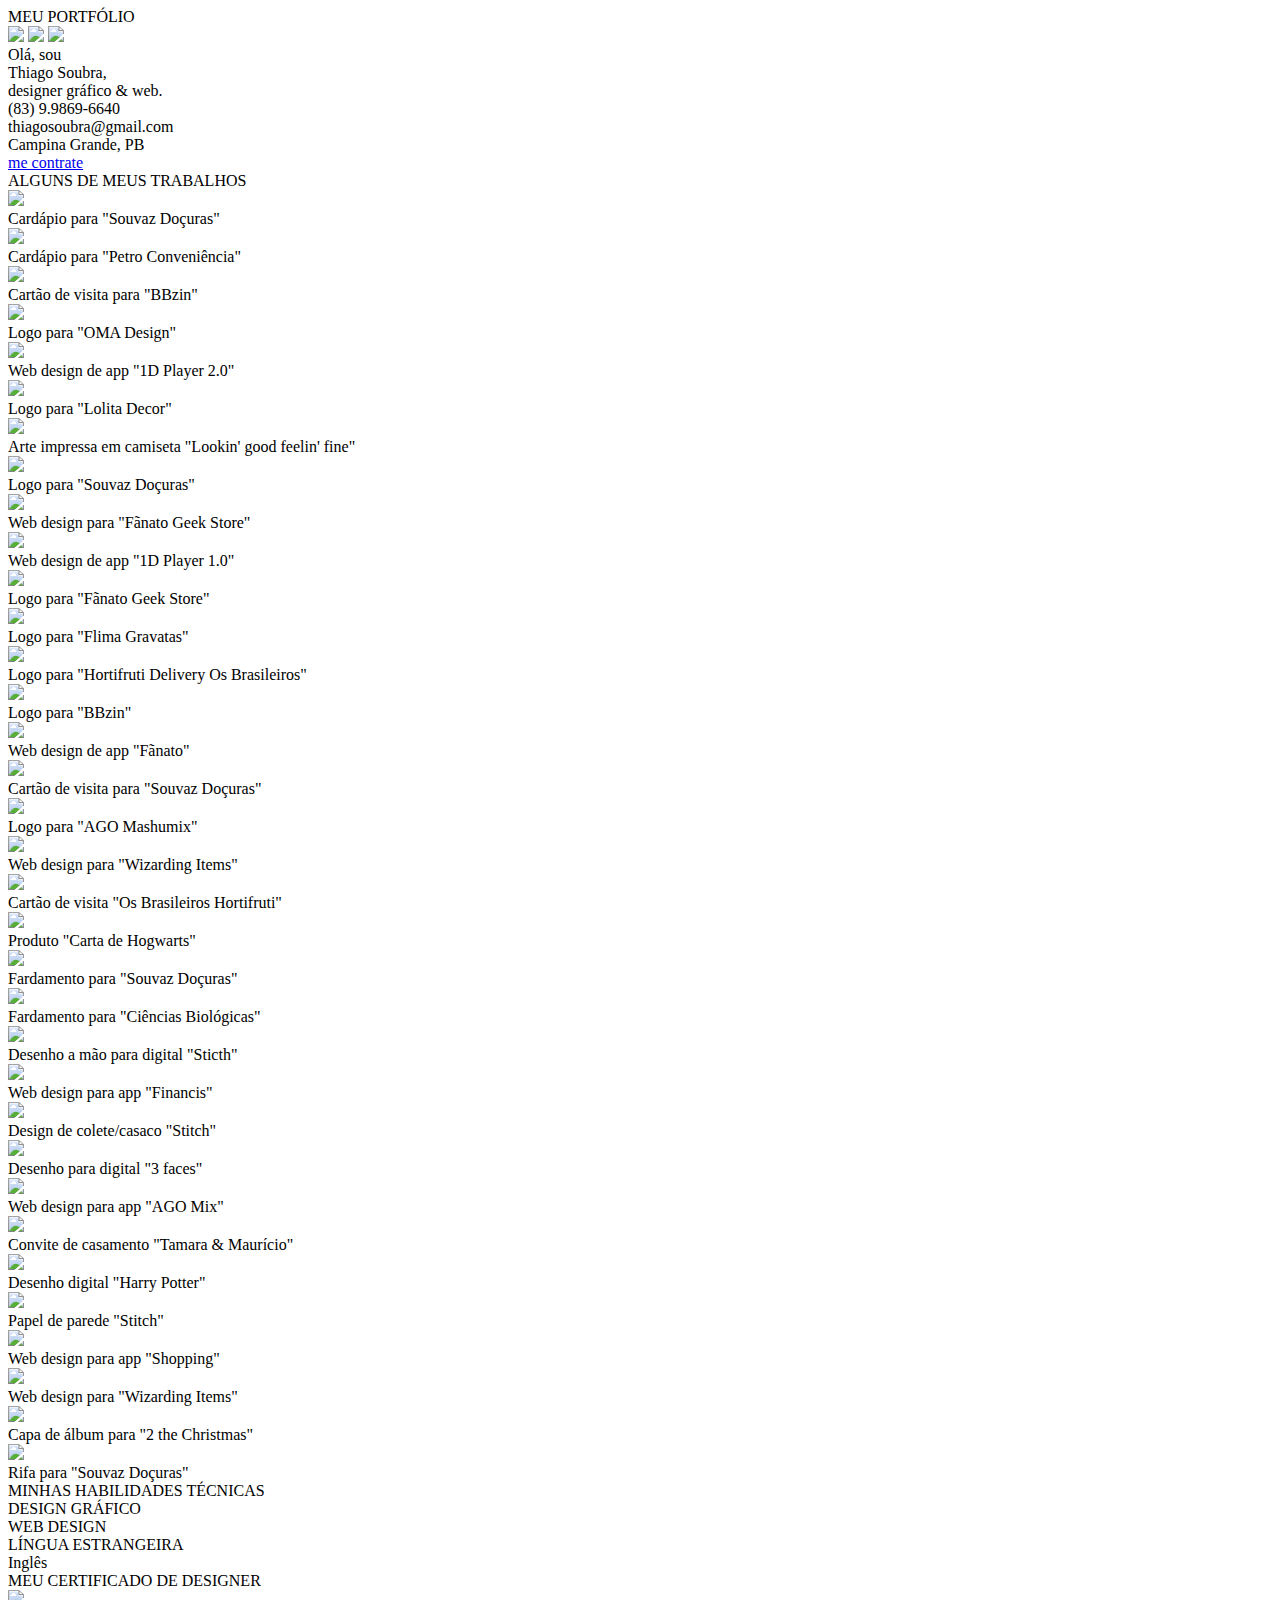
==== index.html @ 4c10986b "Add files via upload" ====
<!DOCTYPE html>
<html lang="pt-br">
<head>
<title>Thiago Soubra | Designer Gráfico & Web - PORTFÓLIO</title>
<meta charset="UTF-8">
<meta name="viewport" content="width=device-width, initial-scale=1">
<link rel="stylesheet" href="styles/fonts.css">
<link rel="stylesheet" href="styles/mobile.css" media="all and (max-width: 1000px)" />
<link rel="stylesheet" href="styles/style.css" media="all and (min-width: 1000px)" >
</head>
<body>
<div id="content">

<section class="top">MEU PORTFÓLIO
	<div>
		<a href="en"><img class="en" src="images/en.png"></a>
		<img class="br" src="images/br.png" style="opacity: 1">
		<a href="sp"><img class="sp" src="images/sp.png"></a>
	</div>
</section>

<section class="left box">
	<div class="area">
		<div class="border"><div class="space"><div id="picture"></div></div></div>
		<div id="text">
			<div id="presentation">
				<div class="line top">Olá, sou</div>
				<div class="line middle">Thiago Soubra<span>,</span></div>
				<div class="line bottom">designer gráfico & web.</div>
			</div>
			<div id="contacts">
				<div class="phone"><span class="icon flaticon-phone-call"></span>(83) 9.9869-6640</div>
				<div class="mail"><span class="icon flaticon-email"></span>thiagosoubra@gmail.com</div>
				<div class="local"><span class="icon flaticon-black-placeholder-variant"></span>Campina Grande, PB</div>
			</div>
		</div>
		<a href="mailto:thiagosoubra@gmail"><div id="hire-me"><span class="flaticon-suitcase"></span>me contrate</div></a>
	</div>
</section>
	
<div class="title some-works">
	<div>ALGUNS DE MEUS TRABALHOS</div><i></i>
</div>
<section class="center box">
	<div class="container">
		<div data-gridify="3-columns">
			<div class="item"><img class="img-fluid" src="images/portfolio/1.png"><div>Cardápio para "Souvaz Doçuras"</div></div>
			<div class="item"><img class="img-fluid" src="images/portfolio/2.jpg"><div>Cardápio para "Petro Conveniência"</div></div>
			<div class="item"><img class="img-fluid" src="images/portfolio/3.png"><div>Cartão de visita para "BBzin"</div></div>
			<div class="item"><img class="img-fluid" src="images/portfolio/4.jpg"><div>Logo para "OMA Design"</div></div>
			<div class="item"><img class="img-fluid" src="images/portfolio/5.jpg"><div>Web design de app "1D Player 2.0"</div></div>
			<div class="item"><img class="img-fluid" src="images/portfolio/6.jpg"><div>Logo para "Lolita Decor"</div></div>
			<div class="item"><img class="img-fluid" src="images/portfolio/7.jpg"><div>Arte impressa em camiseta "Lookin' good feelin' fine"</div></div>
			<div class="item"><img class="img-fluid" src="images/portfolio/8.jpg"><div>Logo para "Souvaz Doçuras"</div></div>
			<div class="item"><img class="img-fluid" src="images/portfolio/9.jpg"><div>Web design para "Fãnato Geek Store"</div></div>
			<div class="item"><img class="img-fluid" src="images/portfolio/10.jpg"><div>Web design de app "1D Player 1.0"</div></div>
			<div class="item"><img class="img-fluid" src="images/portfolio/11.jpg"><div>Logo para "Fãnato Geek Store"</div></div>
			<div class="item"><img class="img-fluid" src="images/portfolio/12.jpg"><div>Logo para "Flima Gravatas"</div></div>
			<div class="item"><img class="img-fluid" src="images/portfolio/13.jpg"><div>Logo para "Hortifruti Delivery Os Brasileiros"</div></div>
			<div class="item"><img class="img-fluid" src="images/portfolio/14.jpg"><div>Logo para "BBzin"</div></div>
			<div class="item"><img class="img-fluid" src="images/portfolio/15.jpg"><div>Web design de app "Fãnato"</div></div>
			<div class="item"><img class="img-fluid" src="images/portfolio/16.jpg"><div>Cartão de visita para "Souvaz Doçuras"</div></div>
			<div class="item"><img class="img-fluid" src="images/portfolio/17.jpg"><div>Logo para "AGO Mashumix"</div></div>
			<div class="item"><img class="img-fluid" src="images/portfolio/18.jpg"><div>Web design para "Wizarding Items"</div></div>
			<div class="item"><img class="img-fluid" src="images/portfolio/19.jpg"><div>Cartão de visita "Os Brasileiros Hortifruti"</div></div>
			<div class="item"><img class="img-fluid" src="images/portfolio/20.jpg"><div>Produto "Carta de Hogwarts"</div></div>
			<div class="item"><img class="img-fluid" src="images/portfolio/21.jpg"><div>Fardamento para "Souvaz Doçuras"</div></div>
			<div class="item"><img class="img-fluid" src="images/portfolio/22.jpg"><div>Fardamento para "Ciências Biológicas"</div></div>
			<div class="item"><img class="img-fluid" src="images/portfolio/23.jpg"><div>Desenho a mão para digital "Sticth"</div></div>
			<div class="item"><img class="img-fluid" src="images/portfolio/24.jpg"><div>Web design para app "Financis"</div></div>
			<div class="item"><img class="img-fluid" src="images/portfolio/25.jpg"><div>Design de colete/casaco "Stitch"</div></div>
			<div class="item"><img class="img-fluid" src="images/portfolio/26.jpg"><div>Desenho para digital "3 faces"</div></div>
			<div class="item"><img class="img-fluid" src="images/portfolio/27.jpg"><div>Web design para app "AGO Mix"</div></div>
			<div class="item"><img class="img-fluid" src="images/portfolio/28.jpg"><div>Convite de casamento "Tamara & Maurício"</div></div>
			<div class="item"><img class="img-fluid" src="images/portfolio/29.jpg"><div>Desenho digital "Harry Potter"</div></div>
			<div class="item"><img class="img-fluid" src="images/portfolio/30.jpg"><div>Papel de parede "Stitch"</div></div>
			<div class="item"><img class="img-fluid" src="images/portfolio/31.jpg"><div>Web design para app "Shopping"</div></div>
			<div class="item"><img class="img-fluid" src="images/portfolio/32.jpg"><div>Web design para "Wizarding Items"</div></div>
			<div class="item"><img class="img-fluid" src="images/portfolio/33.jpg"><div>Capa de álbum para "2 the Christmas"</div></div>
			<div class="item"><img class="img-fluid" src="images/portfolio/34.jpg"><div>Rifa para "Souvaz Doçuras"</div></div>
		</div>
	</div>
</section>

<section class="right box">
	<div class="title skills">
		<div>MINHAS HABILIDADES TÉCNICAS</div><i></i>
	</div>
	<div class="top section">
		<div class="area">
			<div class="subtitle">DESIGN GRÁFICO</div>
			<div class="progress"><div class="bar" style="width:97%"></div></div>
			<div class="subtitle">WEB DESIGN</div>
			<div class="progress"><div class="bar" style="width:90%"></div></div>
			<div class="subtitle lang">LÍNGUA ESTRANGEIRA</div>
			<div id="lang">Inglês</div><div class="progress lang"><div class="bar" style="width:80%"></div></div>
		</div>
	</div>
	
	<div class="title certificate">
		<div>MEU CERTIFICADO DE DESIGNER</div><i></i>
	</div>
	<div class="bottom section"></div>
	<img class="certificate-zoom" src="images/certf.jpg">
	<div id="fade"></div>
	<div id="sign"></div>
</section>

</div>

<script type="text/javascript" src="scripts/gridify.min.js"></script>
<script type="text/javascript" src="scripts/jquery.min.js"></script>
<script type="text/javascript">
window.onload = function() {
	gridify.init();
};
$(".bottom.section").click(function(){
	$(".certificate-zoom").addClass("showed");
	$("#fade").show();
});
$("#fade").click(function(){
	$(".certificate-zoom").removeClass("showed");
	$("#fade").hide();
});
</script>
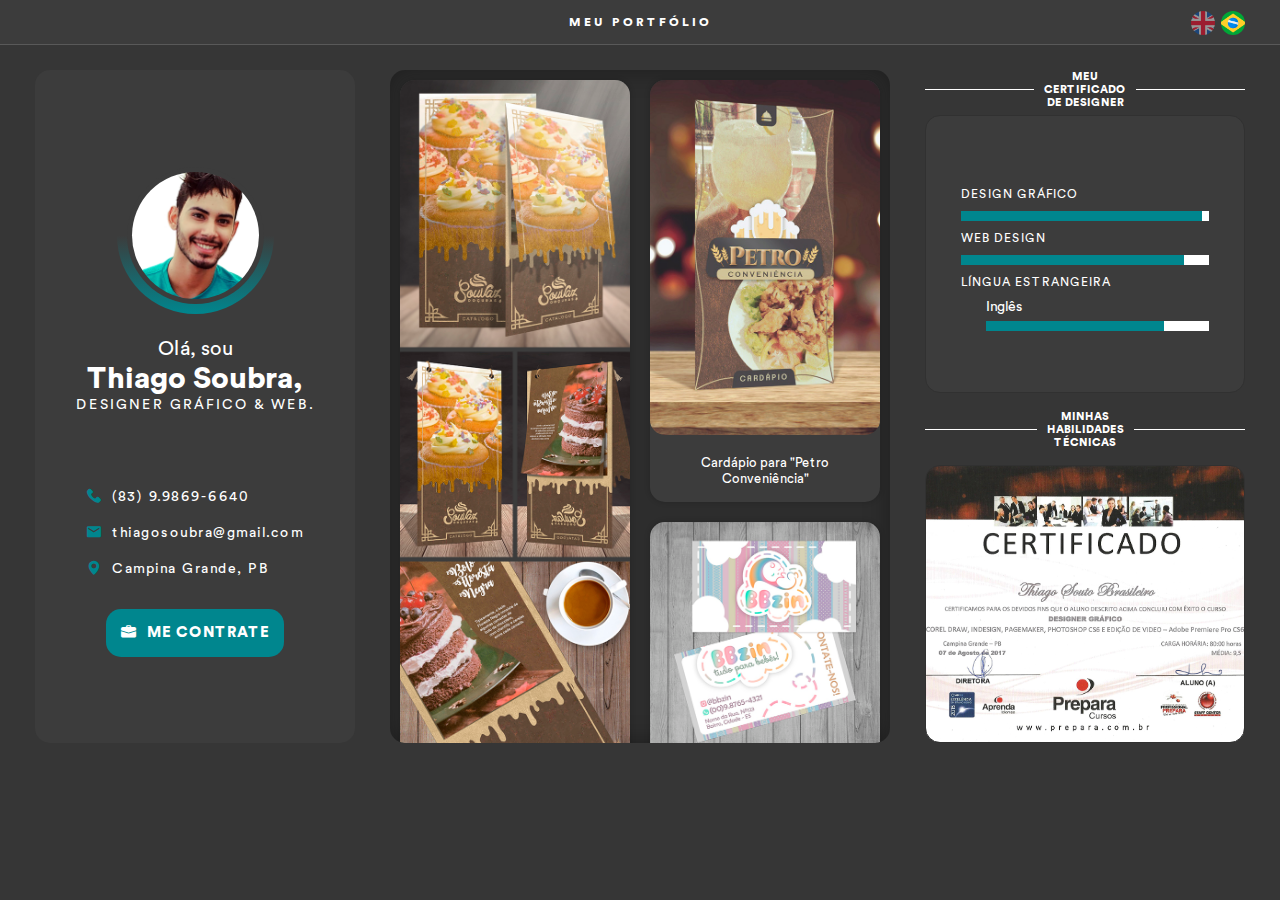
==== commit ef5cea46: "Add files via upload" ====
--- a/index.html
+++ b/index.html
@@ -9,13 +9,15 @@
 <link rel="stylesheet" href="styles/style.css" media="all and (min-width: 1000px)" >
 </head>
 <body>
+
+<div id="loader" style="display: none;">CARREGANDO...</div>
+
 <div id="content">
 
 <section class="top">MEU PORTFÓLIO
 	<div>
 		<a href="en"><img class="en" src="images/en.png"></a>
 		<img class="br" src="images/br.png" style="opacity: 1">
-		<a href="sp"><img class="sp" src="images/sp.png"></a>
 	</div>
 </section>
 
@@ -122,4 +124,6 @@
 	$(".certificate-zoom").removeClass("showed");
 	$("#fade").hide();
 });
-</script>+</script>
+</body>
+</html>--- a/styles/fonts.css
+++ b/styles/fonts.css
@@ -0,0 +1,60 @@
+@font-face {
+    font-family: 'CircularRegular';
+    src: url('../fonts/CircularStd-Book.eot');
+    src: url('../fonts/CircularStd-Book.eot?#iefix') format('embedded-opentype'),
+        url('../fonts/CircularStd-Book.woff2') format('woff2'),
+        url('../fonts/CircularStd-Book.woff') format('woff'),
+        url('../fonts/CircularStd-Book.ttf') format('truetype'),
+        url('../fonts/CircularStd-Book.svg#CircularStd-Book') format('svg');
+    font-weight: 500;
+    font-style: normal;
+}
+@font-face {
+    font-family: 'CircularBold';
+    src: url('../fonts/CircularStd-Black.eot');
+    src: url('../fonts/CircularStd-Black.eot?#iefix') format('embedded-opentype'),
+        url('../fonts/CircularStd-Black.woff2') format('woff2'),
+        url('../fonts/CircularStd-Black.woff') format('woff'),
+        url('../fonts/CircularStd-Black.ttf') format('truetype'),
+        url('../fonts/CircularStd-Black.svg#CircularStd-Black') format('svg');
+    font-weight: 900;
+    font-style: normal;
+}
+
+
+@font-face {
+  font-family: "Flaticon";
+  src: url("../fonts/Flaticon.eot");
+  src: url("../fonts/Flaticon.eot?#iefix") format("embedded-opentype"),
+       url("../fonts/Flaticon.woff2") format("woff2"),
+       url("../fonts/Flaticon.woff") format("woff"),
+       url("../fonts/Flaticon.ttf") format("truetype"),
+       url("../fonts/Flaticon.svg#Flaticon") format("svg");
+  font-weight: normal;
+  font-style: normal;
+}
+
+@media screen and (-webkit-min-device-pixel-ratio:0) {
+  @font-face {
+    font-family: "Flaticon";
+    src: url("../fonts/Flaticon.svg#Flaticon") format("svg");
+  }
+}
+
+[class^="flaticon-"]:before, [class*=" flaticon-"]:before,
+[class^="flaticon-"]:after, [class*=" flaticon-"]:after {   
+  font-family: Flaticon;
+font-style: normal;
+margin-right: 10px;
+}
+
+.flaticon-phone-call:before { content: "\f100"; }
+.flaticon-email:before { content: "\f101"; }
+.flaticon-black-placeholder-variant:before { content: "\f102"; }
+.flaticon-suitcase:before { content: "\f103";color: #fff; }
+.flaticon-send:before { content: "\f104"; }
+.flaticon-down-arrow:before { content: "\f105"; }
+.flaticon-graduation-hat:before { content: "\f106"; }
+.flaticon-star:before { content: "\f107"; }
+.flaticon-full-screen-selector:before { content: "\f108"; }
+.flaticon-exit-full-screen:before { content: "\f109"; }--- a/styles/mobile.css
+++ b/styles/mobile.css
@@ -0,0 +1,218 @@
+* { transition: 0.3s; text-decoration: none; box-sizing: border-box;}
+body {
+	margin: 0;
+	color: #ffffff;
+	font-family: CircularRegular;
+	background-color: #363636;
+}
+section.box {clear: both;}
+section.top {
+	height: 50px;
+	line-height: 50px;
+	font-family: CircularBold;
+	letter-spacing: 3px;
+	font-size: 12px;
+	background: #3c3c3c;
+	border-bottom: 1px solid #ffffff;
+	padding-left: 25px;
+	user-select:none;
+}
+section.left.box {
+	padding-bottom: 20px;
+	margin-bottom: 20px;
+}
+section.center.box {
+    padding: 20px;
+	user-select:none;
+}
+section.top div {
+    line-height: 45px;
+    position: absolute;
+    right: 20px;
+    top: 0;
+	user-select:none;
+}
+section.top img {
+	width: 25px;
+	vertical-align: middle;
+	border-radius: 50%;
+	cursor: pointer;
+	opacity: 0.5;
+}
+.left.box #picture {
+	width: 127px;
+	height: 127px;
+	border-radius: 50%;
+	background-image: url(../images/picture.png);
+	background-size: 100%;
+}
+.left.box .border {
+    width: fit-content;
+    height: fit-content;
+    margin: auto;
+    padding: 10px;
+    border-radius: 50%;
+    background-image: linear-gradient(rgb(0 0 0 / 0%), rgb(0 0 0 / 0%), #00868e);
+}
+.left.box .space {
+	background-color: #363636;
+	padding: 10px;
+	border-radius: 50%;
+}
+.left.box .area #text {padding: 20px 0 30px 0;}
+.left.box #presentation {
+	text-align: center;
+	padding: 20px;
+	user-select:none;
+}
+#presentation .line.top {
+	font-size: 20px;
+}
+#presentation .line.middle {
+	font-size: 30px;
+	font-family: CircularBold;
+}
+#presentation .line.bottom {
+	font-size: 14px;
+	letter-spacing: 2px;
+	text-transform: uppercase;
+}
+.line.middle span {
+	font-size: 30px;
+}
+.left.box #contacts {
+	letter-spacing: 1.5px;
+	font-size: 14px;
+	line-height: 35px;
+	width: fit-content;
+	margin: auto;
+}
+.left.box #contacts span {
+	color: #00868e;
+}
+#contacts .local {
+	user-select:none;
+}
+.left.box #hire-me {
+    background: #00868e;
+    text-transform: uppercase;
+    color: #fff;
+    border-radius: 15px;
+    padding: 15px;
+    text-align: center;
+    margin: auto;
+    letter-spacing: 1px;
+    font-size: 15px;
+    font-family: CircularBold;
+    width: fit-content;
+}
+.top.section {
+	padding: 35px;
+	user-select:none;
+}
+.certificate-zoom {
+	padding: 25px;
+	width: 100%;
+	user-select:none;
+}
+.subtitle {
+	font-size: 12px;
+    padding: 4% 0;
+    position: relative;
+    letter-spacing: 1px;
+}
+.progress {
+	background-color: #ffffff;
+}
+.bar {
+	background-color: #00868e;
+    height: 10px;
+}
+#lang {
+	padding: 0 0 5px 25px;
+    font-size: 14px;
+    position: relative;
+}
+.progress.lang {
+    margin-left: 25px;
+    width: calc(100% - 25px);
+}
+.title {
+    position: relative;
+	user-select:none;
+}
+.title div {
+    font-size: 11px;
+    font-family: CircularBold;
+    background-color: #363636;
+    z-index: 1;
+    padding: 0 10px;
+    width: min-content;
+    text-align: center;
+    margin: auto;
+}
+i:before {
+	content: '';
+    position: absolute;
+    background: #fff;
+    width: 100%;
+    height: 1px;
+    margin: auto;
+    top: 0;
+    bottom: 0;
+    z-index: -1;
+}
+.container {
+	width: 100%;
+	margin-left: auto;
+	margin-right: auto;
+}
+.item {
+    background: #3c3c3c;
+    margin: 5px;
+    border-radius: 15px;
+}
+.item img {
+	width: 100%;
+	height: auto;
+	border-radius: 15px;
+	transition: 0s;
+}
+.item div {
+	padding: 15px;
+    color: #fff;
+    font-size: 13px;
+    text-align: center;
+    margin-bottom: 20px;
+}
+.column.size-1of3 {
+	width: 50%;
+	float: left;
+}
+#sign {
+	height: 45px;
+	background-image: url(../images/sign.png);
+	background-size: 150px;
+	background-repeat: no-repeat;
+	background-position: center;
+	margin: auto;
+	padding: 35px;
+	background-color: #363636;
+	border-top: 1px solid rgb(255 255 255 / 0.15);
+}
+	
+
+@media (min-width: 750px) {
+section.center.box {
+    padding: 20px 75px;
+}
+.top.section {
+	width: calc(100% - 200px);
+}
+.certificate-zoom {
+	padding: 20px 100px;
+}
+.item {
+    margin: 25px;
+}
+}--- a/styles/style.css
+++ b/styles/style.css
@@ -0,0 +1,414 @@
+* { transition: 0.3s; text-decoration: none; box-sizing: border-box;}
+section.center.box::-webkit-scrollbar {
+    background-color: transparent;
+    width:10px;
+}
+section.center.box::-webkit-scrollbar-track {
+    background-color: transparent;
+	border-top-right-radius: 15px;
+	border-bottom-right-radius: 15px;
+}
+section.center.box::-webkit-scrollbar-track:hover {
+    opacity:0;
+}
+section.center.box::-webkit-scrollbar-thumb {
+    background-color:#555;
+    border-radius:15px;
+}
+section.center.box::-webkit-scrollbar-thumb:hover {
+    background-color: rgb(255 255 255 / 100%);
+}
+section.center.box::-webkit-scrollbar-button {height: 9px;}
+* { transition: 0.3s; }
+body {
+	margin: 0;
+	color: #ffffff;
+	font-family: CircularRegular;
+	background-color: #363636;
+}
+#content {
+	width: 100%;
+    height: 100vh;
+    min-width: 1000px;
+    min-height: 500px;
+    max-width: 1366px;
+    max-height: 768px;
+    position: relative;
+}
+section.box {
+	position: absolute;
+	border-radius: 15px;
+	bottom: 25px;
+	height: calc(100% - 95px);
+}
+section.top {
+	height: 45px;
+	width: 100%;
+	text-align: center;
+    line-height: 45px;
+    font-family: CircularBold;
+    letter-spacing: 3px;
+	font-size: 12px;
+	background: #3c3c3c;
+	border-bottom: 1px solid rgb(255 255 255 / 0.15);
+}
+section.left.box {
+	left: 35px;
+	width: 25%;
+	background-color: #3c3c3c;
+}
+section.center.box {
+	margin: auto;
+	left: 0; right: 0;
+	width: calc(50% - 70px - 70px);
+	background-color: #3c3c3c;
+	overflow-y: scroll;
+	box-shadow: inset 0px 0px 25px 1px rgb(0 0 0 / 35%);
+    background-color: rgb(0 0 0 / 0.15);
+}
+section.right.box {
+	right: 35px;
+	width: 25%;
+}
+section.top div {
+    position: absolute;
+    top: 0;
+    right: 35px;
+    line-height: 45px;
+}
+section.top img {
+	width: 24px;
+    vertical-align: middle;
+    border-radius: 50%;
+	cursor: pointer;
+	opacity: 0.5;
+}
+section.top img:hover {
+	opacity: 1;
+}
+.left.box .area {
+    position: absolute;
+    margin: auto;
+    top: 0; bottom: 0; left: 0; right: 0;
+    height: calc(100% - 50px);
+	max-height: 500px;
+}
+.left.box #picture {
+	width: 127px;
+	height: 127px;
+	border-radius: 50%;
+	background-image: url(../images/picture.png);
+	background-size: 100%;
+}
+.left.box .border {
+    width: fit-content;
+    height: fit-content;
+    margin: auto;
+    padding: 10px;
+    border-radius: 50%;
+    background-image: linear-gradient(rgb(0 0 0 / 0%), rgb(0 0 0 / 0%), #00868e);
+    position: absolute;
+    left: 0;
+    right: 0;
+    top: 0;
+}
+.left.box .space {
+	background-color: #3c3c3c;
+    padding: 5px;
+    border-radius: 50%;
+}
+.left.box .area #text {
+    position: absolute;
+    margin: auto;
+    bottom: 47px;
+    top: 157px;
+    height: calc(100% - 157px - 47px - 35px);
+	max-height: 250px;
+    left: 0;
+    right: 0;
+}
+.left.box #presentation {
+	text-align: center;
+}
+#presentation .line.top {
+	font-size: 20px;
+}
+#presentation .line.middle {
+	font-size: 30px;
+	font-family: CircularBold;
+}
+#presentation .line.bottom {
+	font-size: 14px;
+	letter-spacing: 2px;
+	text-transform: uppercase;
+}
+.line.middle span {
+	font-size: 30px;
+}
+.left.box #contacts {
+	letter-spacing: 1.5px;
+    font-size: 14px;
+    line-height: 35px;
+    width: fit-content;
+    position: absolute;
+    margin: auto;
+    bottom: 0;
+    left: 0;
+    right: 0;
+}
+.left.box #contacts span {
+	color: #00868e;
+}
+.left.box #hire-me {
+    background: #00868e;
+    text-transform: uppercase;
+    color: #fff;
+    border-radius: 15px;
+    padding: 15px;
+    text-align: center;
+    margin: auto;
+    letter-spacing: 1px;
+    font-size: 15px;
+    font-family: CircularBold;
+    width: fit-content;
+    position: absolute;
+    bottom: 0;
+    left: 0;
+    right: 0;
+}
+.left.box #hire-me:hover {
+	background: #bf4b51;
+    box-shadow: 0px 0px 10px 1px rgb(0 0 0 / 25%);
+    cursor: pointer;
+}
+.top.section {
+	border: 1px solid #313131;
+    background-color: #3c3c3c;
+    border-radius: 15px;
+    position: absolute;
+    width: 100%;
+    margin: auto;
+    top: 45px;
+    height: calc(48% - 45px);
+}
+.top.section .area {
+	position: absolute;
+    height: fit-content;
+    margin: auto;
+    top: 0;
+    width: fit-content;
+    min-width: calc(100% - 70px);
+    left: 0;
+    right: 0;
+    bottom: 0;
+}
+.bottom.section {
+	height: calc(48% - 45px);
+    border: 1px solid #313131;
+    background-color: #3c3c3c;
+    border-radius: 15px;
+    position: absolute;
+    margin: auto;
+    bottom: 0;
+    width: 100%;
+    background-size: cover;
+    background-position: center;
+	cursor: zoom-in;
+    background-image: url(../images/certf.jpg);
+}
+.certificate-zoom, #fade, .title.some-works {
+	display: none;
+}
+.subtitle {
+	font-size: 12px;
+    padding: 4% 0;
+    position: relative;
+    letter-spacing: 1px;
+}
+.progress {
+	background-color: #ffffff;
+}
+.bar {
+	background-color: #00868e;
+    height: 10px;
+}
+#lang {
+	padding: 0 0 5px 25px;
+    font-size: 14px;
+    position: relative;
+}
+.progress.lang {
+    margin-left: 25px;
+    width: calc(100% - 25px);
+}
+.title {
+	position: absolute;
+    width: 100%;
+}
+.title.skills {
+	top: calc(48% + 17px);
+}
+.title div {
+    font-size: 11px;
+    font-family: CircularBold;
+    background-color: #363636;
+    z-index: 1;
+    padding: 0 10px;
+    width: min-content;
+    text-align: center;
+    margin: auto;
+}
+i:before {
+	content: '';
+    position: absolute;
+    background: #fff;
+    width: 100%;
+    height: 1px;
+    margin: auto;
+    top: 0;
+    bottom: 0;
+    z-index: -1;
+}
+#fade {
+	position: fixed;
+    width: 100%;
+    height: 100vh;
+    background-color: rgb(0 0 0 / 0.50);
+    z-index: 2;
+    left: 0;
+    top: 0;
+    cursor: zoom-out;
+}
+.certificate-zoom.showed {
+	display: block;
+    position: fixed;
+    margin: auto;
+    left: 0; bottom: 0; top: 0; right: 0;
+    z-index: 3;
+    height: 90vh;
+}
+
+
+.container {
+	width: 100%;
+	margin-left: auto;
+	margin-right: auto;
+}
+.item {
+    background: #3c3c3c;
+    margin: 10px;
+    border-radius: 15px;
+	box-shadow: 0px 0px 5px 1px rgb(0 0 0 / 15%);
+}
+.item img {
+	width: 100%;
+	height: auto;
+	border-radius: 15px;
+	transition: 0s;
+}
+.item div {
+	padding: 15px;
+    color: #fff;
+    font-size: 13px;
+    text-align: center;
+    margin-bottom: 20px;
+}
+.column.size-1of3 {
+	width: 50%;
+	float: left;
+}
+
+
+
+
+@media (max-width: 1100px) {
+.left.box .area {
+	max-height: 400px;
+}
+.left.box #picture {
+	width: 100px;
+	height: 100px;
+}
+.left.box .border {
+    padding: 10px;
+}
+.left.box .space {
+    padding: 3px;
+}
+.left.box .area #text {
+    top: 130px;
+    height: calc(100% - 130px - 50px - 35px);
+    max-height: 150px;
+}
+#presentation .line.top {
+	font-size: 15px;
+}
+#presentation .line.middle {
+	font-size: 27px;
+}
+#presentation .line.bottom {
+	font-size: 10px;
+}
+.line.middle span {
+	font-size: 25px;
+}
+.left.box #contacts {
+    font-size: 12px;
+    line-height: 20px;
+}
+.left.box #hire-me {
+    padding: 15px;
+    font-size: 12px;
+}
+.subtitle {
+	font-size: 11px;
+    padding: 3% 0;
+}
+}
+
+
+
+@media (max-height: 550px) {
+.left.box .area {
+	max-height: 400px;
+}
+.left.box #picture {
+	width: 100px;
+	height: 100px;
+}
+.left.box .border {
+    padding: 10px;
+}
+.left.box .space {
+    padding: 3px;
+}
+.left.box .area #text {
+    top: 130px;
+    height: calc(100% - 130px - 50px - 35px);
+    max-height: 150px;
+}
+#presentation .line.top {
+	font-size: 15px;
+}
+#presentation .line.middle {
+	font-size: 27px;
+}
+#presentation .line.bottom {
+	font-size: 10px;
+}
+.line.middle span {
+	font-size: 25px;
+}
+.left.box #contacts {
+    font-size: 12px;
+    line-height: 20px;
+}
+.left.box #hire-me {
+    padding: 15px;
+    font-size: 12px;
+}
+.subtitle {
+	font-size: 11px;
+    padding: 3% 0;
+}
+}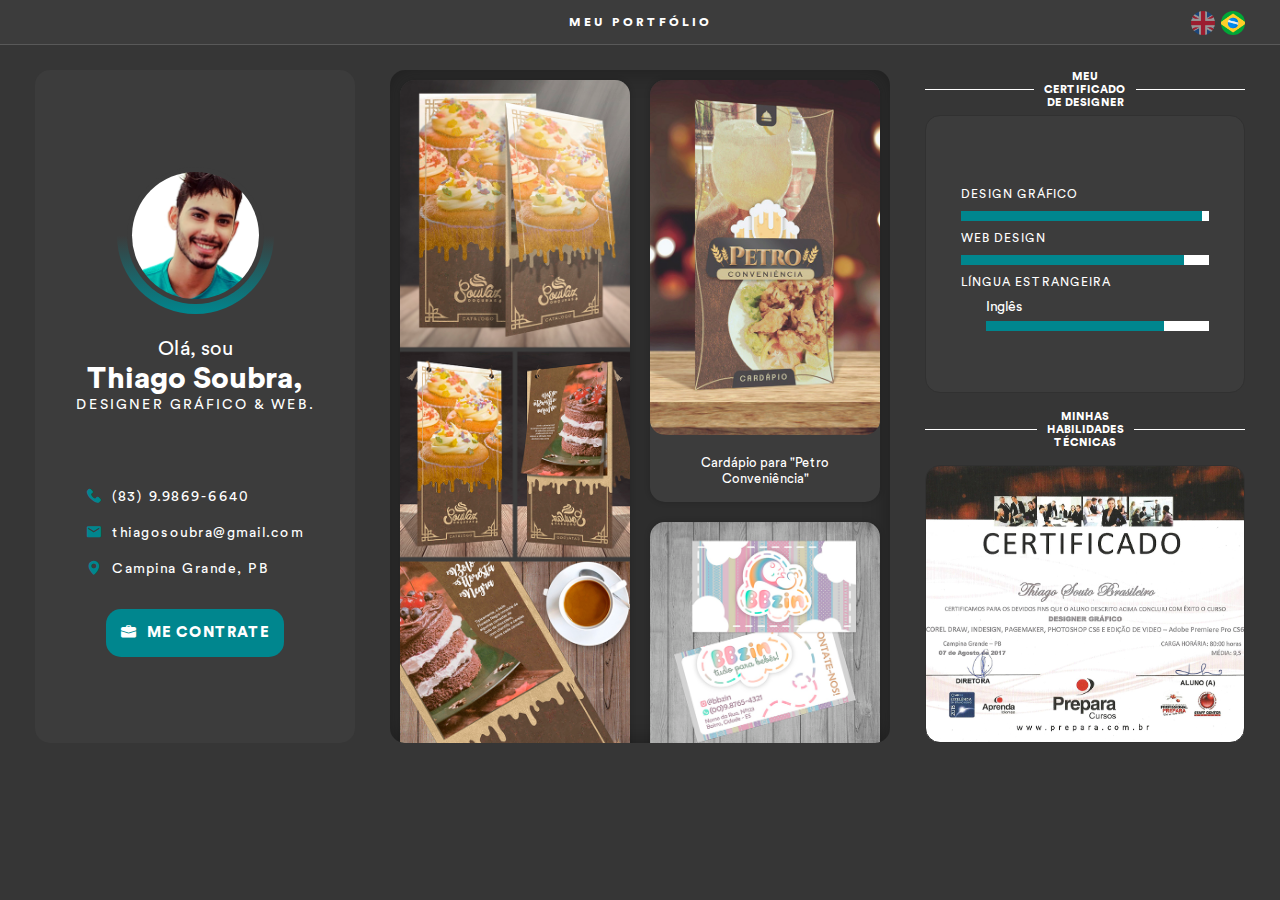
==== commit b625cd19: "Update index.html" ====
--- a/index.html
+++ b/index.html
@@ -4,7 +4,7 @@
 <title>Thiago Soubra | Designer Gráfico & Web - PORTFÓLIO</title>
 <meta charset="UTF-8">
 <meta name="viewport" content="width=device-width, initial-scale=1">
-<link rel="stylesheet" href="styles/fonts.css">
+<link rel="stylesheet" href="styles/config.css">
 <link rel="stylesheet" href="styles/mobile.css" media="all and (max-width: 1000px)" />
 <link rel="stylesheet" href="styles/style.css" media="all and (min-width: 1000px)" >
 </head>
@@ -113,6 +113,10 @@
 <script type="text/javascript" src="scripts/gridify.min.js"></script>
 <script type="text/javascript" src="scripts/jquery.min.js"></script>
 <script type="text/javascript">
+	$(window).load(function(){
+	$('#loader').fadeOut(500);
+	$('#content').fadeIn(500);
+});
 window.onload = function() {
 	gridify.init();
 };
@@ -126,4 +130,4 @@
 });
 </script>
 </body>
-</html>+</html>
--- a/styles/config.css
+++ b/styles/config.css
@@ -0,0 +1,84 @@
+* { transition: 0.3s; text-decoration: none; box-sizing: border-box;}
+#loader {
+	background-color: #363636;
+    width: 100%;
+    height: 100vh;
+    position: fixed;
+    z-index: 1000;
+    background-image: url(../images/loader.gif);
+    background-size: 150px;
+    background-position: center;
+    background-repeat: no-repeat;
+    text-align: center;
+    vertical-align: middle;
+    line-height: calc(100vh + 110px);
+    letter-spacing: 5px;
+    font-size: 12px;
+}
+body {
+	margin: 0;
+	color: #ffffff;
+	font-family: CircularRegular;
+	background-color: #363636;
+}
+
+@font-face {
+    font-family: 'CircularRegular';
+    src: url('../fonts/CircularStd-Book.eot');
+    src: url('../fonts/CircularStd-Book.eot?#iefix') format('embedded-opentype'),
+        url('../fonts/CircularStd-Book.woff2') format('woff2'),
+        url('../fonts/CircularStd-Book.woff') format('woff'),
+        url('../fonts/CircularStd-Book.ttf') format('truetype'),
+        url('../fonts/CircularStd-Book.svg#CircularStd-Book') format('svg');
+    font-weight: 500;
+    font-style: normal;
+}
+@font-face {
+    font-family: 'CircularBold';
+    src: url('../fonts/CircularStd-Black.eot');
+    src: url('../fonts/CircularStd-Black.eot?#iefix') format('embedded-opentype'),
+        url('../fonts/CircularStd-Black.woff2') format('woff2'),
+        url('../fonts/CircularStd-Black.woff') format('woff'),
+        url('../fonts/CircularStd-Black.ttf') format('truetype'),
+        url('../fonts/CircularStd-Black.svg#CircularStd-Black') format('svg');
+    font-weight: 900;
+    font-style: normal;
+}
+
+
+@font-face {
+  font-family: "Flaticon";
+  src: url("../fonts/Flaticon.eot");
+  src: url("../fonts/Flaticon.eot?#iefix") format("embedded-opentype"),
+       url("../fonts/Flaticon.woff2") format("woff2"),
+       url("../fonts/Flaticon.woff") format("woff"),
+       url("../fonts/Flaticon.ttf") format("truetype"),
+       url("../fonts/Flaticon.svg#Flaticon") format("svg");
+  font-weight: normal;
+  font-style: normal;
+}
+
+@media screen and (-webkit-min-device-pixel-ratio:0) {
+  @font-face {
+    font-family: "Flaticon";
+    src: url("../fonts/Flaticon.svg#Flaticon") format("svg");
+  }
+}
+
+[class^="flaticon-"]:before, [class*=" flaticon-"]:before,
+[class^="flaticon-"]:after, [class*=" flaticon-"]:after {   
+  font-family: Flaticon;
+font-style: normal;
+margin-right: 10px;
+}
+
+.flaticon-phone-call:before { content: "\f100"; }
+.flaticon-email:before { content: "\f101"; }
+.flaticon-black-placeholder-variant:before { content: "\f102"; }
+.flaticon-suitcase:before { content: "\f103";color: #fff; }
+.flaticon-send:before { content: "\f104"; }
+.flaticon-down-arrow:before { content: "\f105"; }
+.flaticon-graduation-hat:before { content: "\f106"; }
+.flaticon-star:before { content: "\f107"; }
+.flaticon-full-screen-selector:before { content: "\f108"; }
+.flaticon-exit-full-screen:before { content: "\f109"; }--- a/styles/mobile.css
+++ b/styles/mobile.css
@@ -1,10 +1,3 @@
-* { transition: 0.3s; text-decoration: none; box-sizing: border-box;}
-body {
-	margin: 0;
-	color: #ffffff;
-	font-family: CircularRegular;
-	background-color: #363636;
-}
 section.box {clear: both;}
 section.top {
 	height: 50px;
--- a/styles/style.css
+++ b/styles/style.css
@@ -1,4 +1,3 @@
-* { transition: 0.3s; text-decoration: none; box-sizing: border-box;}
 section.center.box::-webkit-scrollbar {
     background-color: transparent;
     width:10px;
@@ -19,7 +18,6 @@
     background-color: rgb(255 255 255 / 100%);
 }
 section.center.box::-webkit-scrollbar-button {height: 9px;}
-* { transition: 0.3s; }
 body {
 	margin: 0;
 	color: #ffffff;
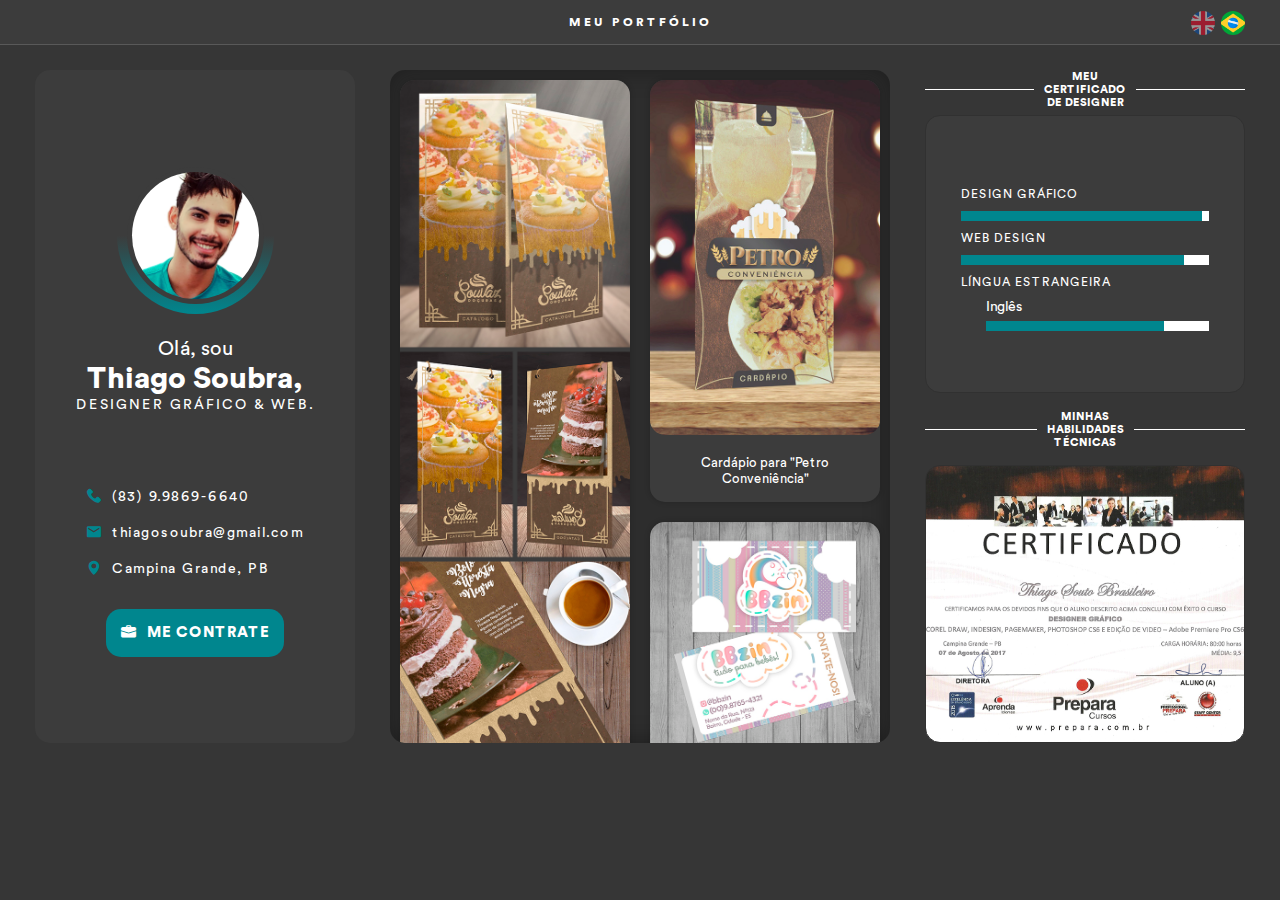
==== commit b6d03880: "Update index.html" ====
--- a/index.html
+++ b/index.html
@@ -113,7 +113,7 @@
 <script type="text/javascript" src="scripts/gridify.min.js"></script>
 <script type="text/javascript" src="scripts/jquery.min.js"></script>
 <script type="text/javascript">
-	$(window).load(function(){
+$(window).load(function(){
 	$('#loader').fadeOut(500);
 	$('#content').fadeIn(500);
 });
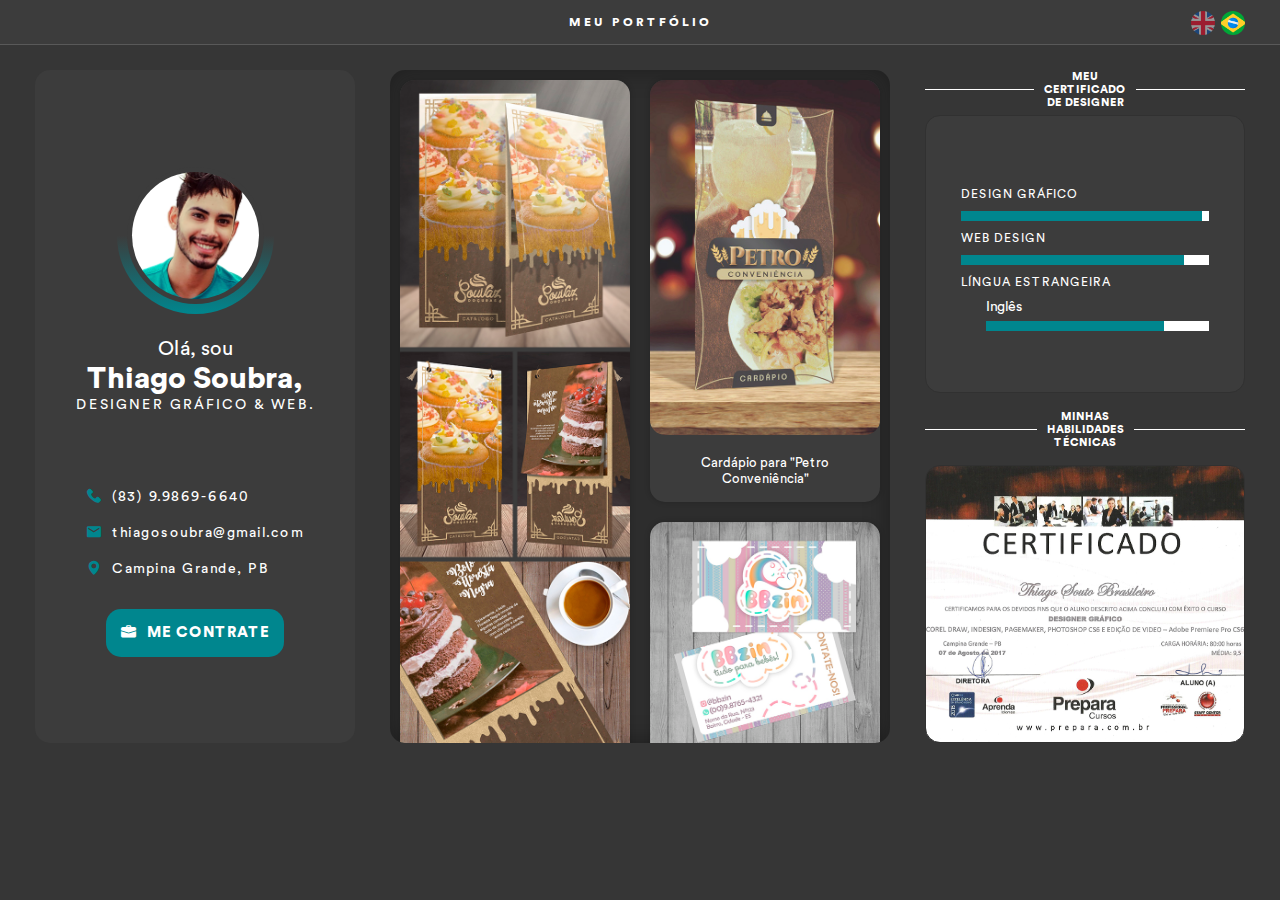
==== commit 19e5ae86: "Update index.html" ====
--- a/index.html
+++ b/index.html
@@ -10,7 +10,7 @@
 </head>
 <body>
 
-<div id="loader" style="display: none;">CARREGANDO...</div>
+<div id="loader">CARREGANDO...</div>
 
 <div id="content">
 
--- a/styles/config.css
+++ b/styles/config.css
@@ -14,6 +14,7 @@
     line-height: calc(100vh + 110px);
     letter-spacing: 5px;
     font-size: 12px;
+	cursor: progress;
 }
 body {
 	margin: 0;
@@ -21,7 +22,9 @@
 	font-family: CircularRegular;
 	background-color: #363636;
 }
-
+#content {
+	display: none;
+}
 @font-face {
     font-family: 'CircularRegular';
     src: url('../fonts/CircularStd-Book.eot');
@@ -81,4 +84,4 @@
 .flaticon-graduation-hat:before { content: "\f106"; }
 .flaticon-star:before { content: "\f107"; }
 .flaticon-full-screen-selector:before { content: "\f108"; }
-.flaticon-exit-full-screen:before { content: "\f109"; }+.flaticon-exit-full-screen:before { content: "\f109"; }
